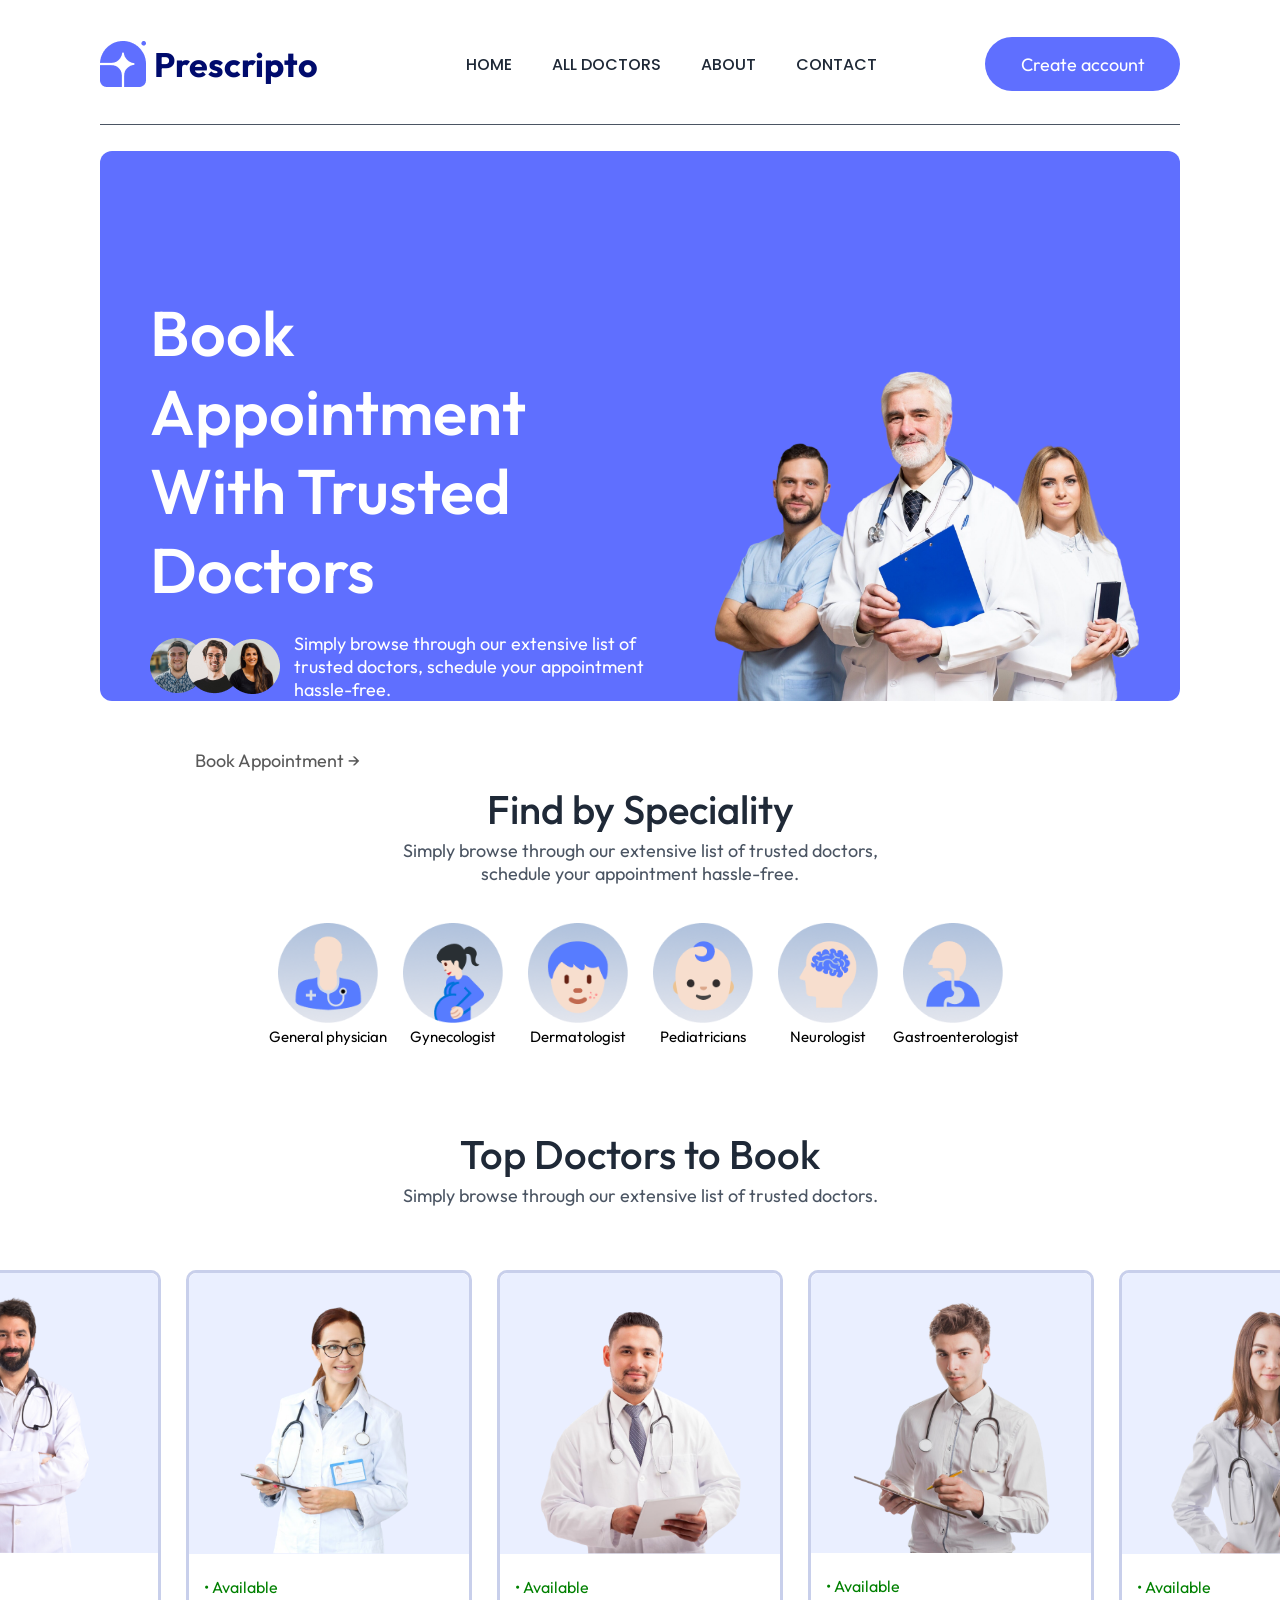
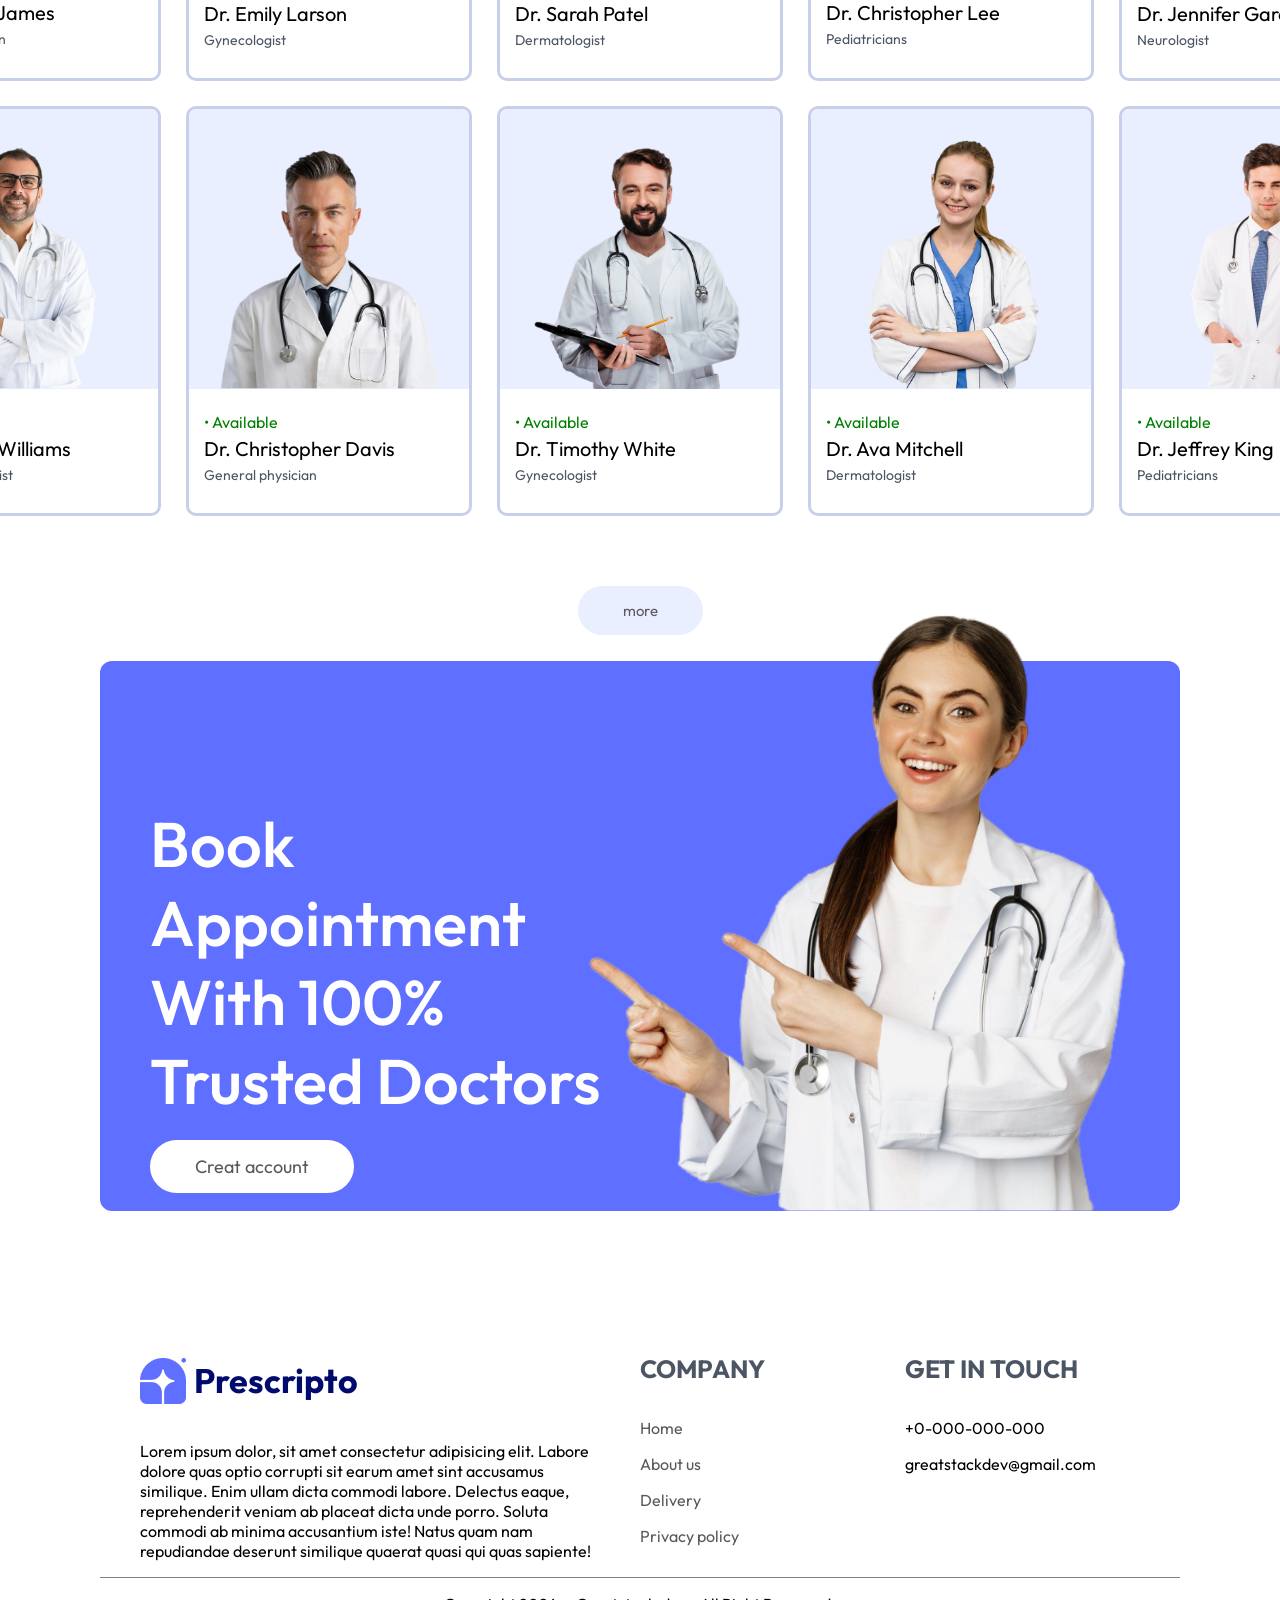
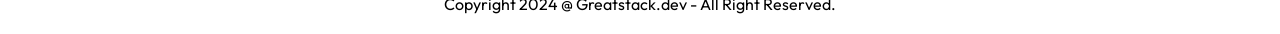
==== index.html @ bc201189 "Add files via upload" ====
<!DOCTYPE html>
<html lang="en">

<head>
    <!-- <script src="https://cdn.tailwindcss.com"></script> -->
    <link rel="stylesheet" href="/css/index.css">
    <link href="https://fonts.googleapis.com/css2?family=Outfit:wght@100..900&display=swap" rel="stylesheet">
    <link
        href="https://fonts.googleapis.com/css2?family=Poppins:ital,wght@0,100;0,200;0,300;0,400;0,500;0,600;0,700;0,800;0,900;1,100;1,200;1,300;1,400;1,500;1,600;1,700;1,800;1,900&display=swap"
        rel="stylesheet">
    <meta charset="UTF-8">
    <meta name="viewport" content="width=device-width, initial-scale=1.0">
    <title>Priscripto</title>
    <link rel="shortcut icon" href="./images/logo.png" type="image/x-icon">
</head>

<body>
    <!-- header  -->
    <header id="main-header">
        <div class="logo-container flex items-center">
            <img class="img-logo" src="./images/logo.png" alt="logo">
            <h1 id="logo-text">Prescripto</h1>
        </div>
        <nav>
            <ul class="navbar flex list-none uppercase gap-[12px]">
                <li><a href="#">home</a></li>
                <li><a href="#">all doctors</a></li>
                <li><a href="#">about</a></li>
                <li><a href="#">contact</a></li>
            </ul>
        </nav>
        <button class="create-acc-btn">Create account</button>
    </header>
    <!-- <div id="line"></div> -->
    <!-- main  -->
    <main>
        <!-- SECTION 1  -->
        <section id="section-1">
            <article>
                <div class="book-appointment ">
                    <div class="appointment-text ">

                        <h2 class="appointment-heading"> Book Appointment With Trusted Doctors</h2>
                        <div class="group-doc">
                            <img class="group-img" src="./images/group_profiles.png" alt="">
                            <p class="appointment-sub">Simply browse through our extensive list of trusted doctors,
                                schedule your appointment hassle-free.</p>
                        </div>
                        <button class="btn-book">Book Appointment &#8594;</button>
                    </div>
                    <div id="img-header">
                        <img src="./images/doc-header-img.png" alt="image of doctors">
                    </div>
                </div>
            </article>
        </section>

        <!-- SECTION 2  -->
        <section id="section-2">
            <article class="sp-article-1">
                <div class="find-container">
                    <h2 class="H">Find by Speciality</h2>
                    <p class="P">Simply browse through our extensive list of trusted doctors, schedule your appointment
                        hassle-free.</p>
                </div>
            </article>
            <div class="speciality-doctors">
                <figure class="sp-doctor">
                    <img src="images/General_physician.png" alt="">
                    <figcaption class="doctor-name">General physician</figcaption>
                </figure>
                <figure class="sp-doctor">
                    <img src="images/Gynecologist.png" alt="">
                    <figcaption class="doctor-name">Gynecologist</figcaption>
                </figure>
                <figure class="sp-doctor">
                    <img src="images/Dermatologist.png" alt="">
                    <figcaption class="doctor-name">Dermatologist</figcaption>
                </figure>
                <figure class="sp-doctor">
                    <img src="images/Pediatricians.png" alt="">
                    <figcaption class="doctor-name">Pediatricians</figcaption>
                </figure>
                <figure class="sp-doctor">
                    <img src="images/Neurologist.png" alt="">
                    <figcaption class="doctor-name">Neurologist</figcaption>
                </figure>
                <figure class="sp-doctor">
                    <img src="images/Gastroenterologist.png" alt="">
                    <figcaption class="doctor-name">Gastroenterologist</figcaption>
                </figure>
            </div>
        </section>



        <section id="section-3">
            <article class="sp-article-1">
                <div class="find-container">
                    <h2 class="H">Top Doctors to Book</h2>
                    <p class="P">Simply browse through our extensive list of trusted doctors.</p>
                </div>
            </article>
            <div class="top-dc">
                <div class="dc">
                    <img src="images/doc1.png" alt="">
                    <div class="dc-details">
                        <span class="avail">&bull; Available</span>
                        <p class="dc-name">Dr. Richard James</p>
                        <p class="dc-cat">General physician</p>
                    </div>
                </div>
                <div class="dc">
                    <img src="images/doc2.png" alt="">
                    <div class="dc-details">
                        <span class="avail">&bull; Available</span>
                        <p class="dc-name">Dr. Emily Larson</p>
                        <p class="dc-cat">Gynecologist</p>
                    </div>
                </div>
                <div class="dc">
                    <img src="images/doc3.png" alt="">
                    <div class="dc-details">
                        <span class="avail">&bull; Available</span>
                        <p class="dc-name">Dr. Sarah Patel</p>
                        <p class="dc-cat">Dermatologist</p>
                    </div>
                </div>
                <div class="dc">
                    <img src="images/doc4.png" alt="">
                    <div class="dc-details">
                        <span class="avail">&bull; Available</span>
                        <p class="dc-name">Dr. Christopher Lee</p>
                        <p class="dc-cat"> Pediatricians</p>
                    </div>
                </div>
                <div class="dc">
                    <img src="images/doc5.png" alt="">
                    <div class="dc-details">
                        <span class="avail">&bull; Available</span>
                        <p class="dc-name">Dr. Jennifer Garcia</p>
                        <p class="dc-cat">Neurologist</p>
                    </div>
                </div>
            </div>
            <div class="top-dc">
                <div class="dc">
                    <img src="images/doc6.png" alt="">
                    <div class="dc-details">
                        <span class="avail">&bull; Available</span>
                        <p class="dc-name">Dr. Andrew Williams</p>
                        <p class="dc-cat">Gastroenterologist</p>
                    </div>
                </div>
                <div class="dc">
                    <img src="images/doc7.png" alt="">
                    <div class="dc-details">
                        <span class="avail">&bull; Available</span>
                        <p class="dc-name">Dr. Christopher Davis</p>
                        <p class="dc-cat">General physician</p>
                    </div>
                </div>
                <div class="dc">
                    <img src="images/doc8.png" alt="">
                    <div class="dc-details">
                        <span class="avail">&bull; Available</span>
                        <p class="dc-name">Dr. Timothy White</p>
                        <p class="dc-cat">Gynecologist</p>
                    </div>
                </div>
                <div class="dc">
                    <img src="images/doc9.png" alt="">
                    <div class="dc-details">
                        <span class="avail">&bull; Available</span>
                        <p class="dc-name">Dr. Ava Mitchell</p>
                        <p class="dc-cat"> Dermatologist</p>
                    </div>
                </div>
                <div class="dc">
                    <img src="images/doc10.png" alt="">
                    <div class="dc-details">
                        <span class="avail">&bull; Available</span>
                        <p class="dc-name">Dr. Jeffrey King</p>
                        <p class="dc-cat">Pediatricians</p>
                    </div>
                </div>
            </div>
            <button class="btn-more" type="button"><a href="#"></a>more</button>
        </section>



        <section>
            <!-- book appointment  -->
            <div class="book-appointment ">
                <div class="appointment-text ">

                    <h2 class="appointment-heading"> Book Appointment With 100% Trusted Doctors</h2>
                    <button class="btn-book">Creat account</button>
                </div>
                <div id="img-header">
                    <img class="base-img" src="./images/appointment_img.png" alt="image of doctors">
                </div>
            </div>
        </section>
    </main>

    <!-- footer  -->
    <footer id="main-footer">
        <div class="footer">
            <div>
                <div class="logo-container flex items-center">
                    <img class="img-logo" src="./images/logo.png" alt="logo">
                    <h1 id="logo-text">Prescripto</h1>
                </div>
                <p>Lorem ipsum dolor, sit amet consectetur adipisicing elit. Labore dolore quas optio corrupti sit earum amet sint accusamus similique. Enim ullam dicta commodi labore. Delectus eaque, reprehenderit veniam ab placeat dicta unde porro. Soluta commodi ab minima accusantium iste! Natus quam nam repudiandae deserunt similique quaerat quasi qui quas sapiente!</p>
            </div>
            <div class="company">
                <div class="logo-container flex items-center">
                    <h1 class="footer-head">COMPANY</h1>
                </div>
                <p><a href="#">Home</a></p>
                <p><a href="#">About us</a></p>
                <p><a href="#">Delivery</a></p>
                <p><a href="#">Privacy policy</a></p>
            </div>
            <div>
                <div class="logo-container flex items-center">
                    <h1 class="footer-head">GET IN TOUCH</h1>
                </div>
                <p>+0-000-000-000</p>
                <p>greatstackdev@gmail.com</p>
            </div>
        </div>
        <div class="copy">

            <p>Copyright 2024 @ Greatstack.dev - All Right Reserved.</p>
        </div>

    </footer>

</body>

</html>
---- css/index.css ----
body {
    margin: 20px 100px;
} 


/* header-start  */
header {
    display: flex;
    justify-content: space-between;
    align-items: center;
    padding-bottom: 15px;
    border-bottom: 1px solid #4B5563;
}

.img-logo {
    width: 46px;
    height: 46px;
    margin-right: 8px;
}

#logo-text {
    font-size: 34px;
    font-family: outfit;
    color: #000B6D;
}

.logo-container {
    display: flex;
    align-items: center;
}

.navbar {
    display: flex;
    list-style: none;
    text-transform: uppercase;
    gap:40px;
}

.navbar li a {
    font-family: poppins;
    text-decoration: none;
    color: #1F2937;
    font-weight: 500;
}

.navbar li a:hover {
    text-decoration: underline #5F6FFF 2px;
    text-underline-offset: 8px;
}

.create-acc-btn {
    align-items: ceneter;
    font-size: 18px;
    font-family: outfit;
    width: 195px;
    height: 54px;
    border: none;
    border-radius: 47px;
    background-color: #5F6FFF;
    color: white;
    cursor: pointer;
}

.create-acc-btn:hover{
    background-color: white;
    color: #5F6FFF;
    border: 2px solid #5F6FFF;
} 

/* header close */


/* #line {
    width: 100%;
    height: 1px;
    background-color: #ADADAD;
} */


/* main start  */

/* first section  */
.book-appointment {
    margin-top: 26px;
    border: none;
    border-radius: 12px;
    height: 550px;
    background-color: #5F6FFF;
    display: flex;
    align-items: center;
    position: relative;
}

.appointment-text {
    width: 50%;
    height: 100%;
    padding-left: 50px;
    padding-top: 180px;

}

.appointment-heading {
    font-family: outfit;
    font-size: 63px;
    color: #ffffff;
    margin-bottom: 5px;
    font-weight:550;
}

.group-doc {
    display: flex;
    align-items: center;
}

.group-img {
    width: 130px;
    height: 56px;
    margin-right: 14px;
}


.appointment-sub {
    font-family: outfit;
    font-weight: 400;
    font-size: 18px;
    color: white;
}


.btn-book {
    margin-top: 15px;
    padding: 15px 45px;
    border: none;
    border-radius: 47px;
    font-family: outfit;
    font-size: 18px;
    font-weight: 400;
    color: #595959;
    background-color: white;
}

.btn-book:hover{
    background-color: rgba(255, 255, 255, 0.63);
    
}



#img-header {
    width: 50%;
    height: 100%;
    position: relative;
    bottom: 0;
    right: 0;
}

#img-header img {
    width:100%;
    position: absolute;
    bottom: 0;
    right: 0;
}

/* first sectione end  */


/* second section  */
#section-2{
    display: inline-block;
    justify-content: center;
    text-align: center;
    width: 100%;
}

.sp-article-1 {
    margin-top: 50px;
    display: inline-block;
    justify-content: center;
    align-items: center;
    margin-bottom: 20px;
}  


.H {
    font-family: outfit;
    font-size: 40px;
    font-weight: 500;
    color: #1F2937;
    margin-bottom: 4px;
    text-align: center;
}

.P {
    font-family: outfit;
    font-size: 18px;
    font-weight: 400;
    color: #4B5563;
    max-width: 500px;
    margin-top: 5px;
    text-align: center;
}


.speciality-doctors{
    display: grid;
    grid-template-columns: 1fr 1fr 1fr 1fr 1fr 1fr;
    justify-content: center;
    gap: 5px;
    max-width: 500px;
    margin: 0 auto;
    text-align: center;
}

.sp-doctor{
    width: 120px;
    margin: 0px ;
}
.sp-doctor img{
    width: 100px;
}

.doctor-name{
    font-family: outfit ;
    font-size: 15px;
}



#section-3{
    text-align: center;
}

.c{
    margin-top:0px;
}
.top-dc{
    display: flex;
    justify-content: center;
    text-align: center;
    gap: 25px;
    margin-top: 25px;
}


.dc{
    border: 3px solid #c8cfeb;
    border-radius: 10px;
    width: 300px;
}
.dc img{
    width: 280px;
    background-color: #EAEFFF;
    border-top-left-radius: 8px;
    border-top-right-radius: 8px;
}

.dc-details{
    padding:15px;
    text-align: start;
    font-size: 20px;
    font-family: outfit ;
}
.avail{
    color: green;
    font-size:16px;
}
.dc-name{
    margin-top: 3px;
    margin-bottom: 0;
}
.dc-cat{
    margin-top: 5px;
    font-size: 14px;
    color: #4B5563;
}

.btn-more{
    padding: 15px 45px;
    margin-top: 70px;
    border: none;
    border-radius: 25px;
    background-color: #EAEFFF;
    color: #635563;
    font-size: 15px;
    font-family: outfit;
    margin-bottom: 0px;
}

#img-header .base-img{
    height: 600px;
    width: auto;
    padding-right: 50px;
}


/* main close  */

/* footer  */


.footer{
    margin-top: 85px;
    display: grid;
    grid-template-columns: 2fr 1fr 1fr;
    gap: 30px;
    font-family: outfit;
    padding: 40px;
    padding-bottom: 0px;
    border-bottom:1px solid grey;

}
.footer-head{
    color: #4B5563;
    font-size: 25px;
}

.footer-head p{
    color: #4B5563;
}

.company a{
    text-decoration: none;
    color: #595959;
}

.copy{
    text-align: center;
    font-family: outfit;
}
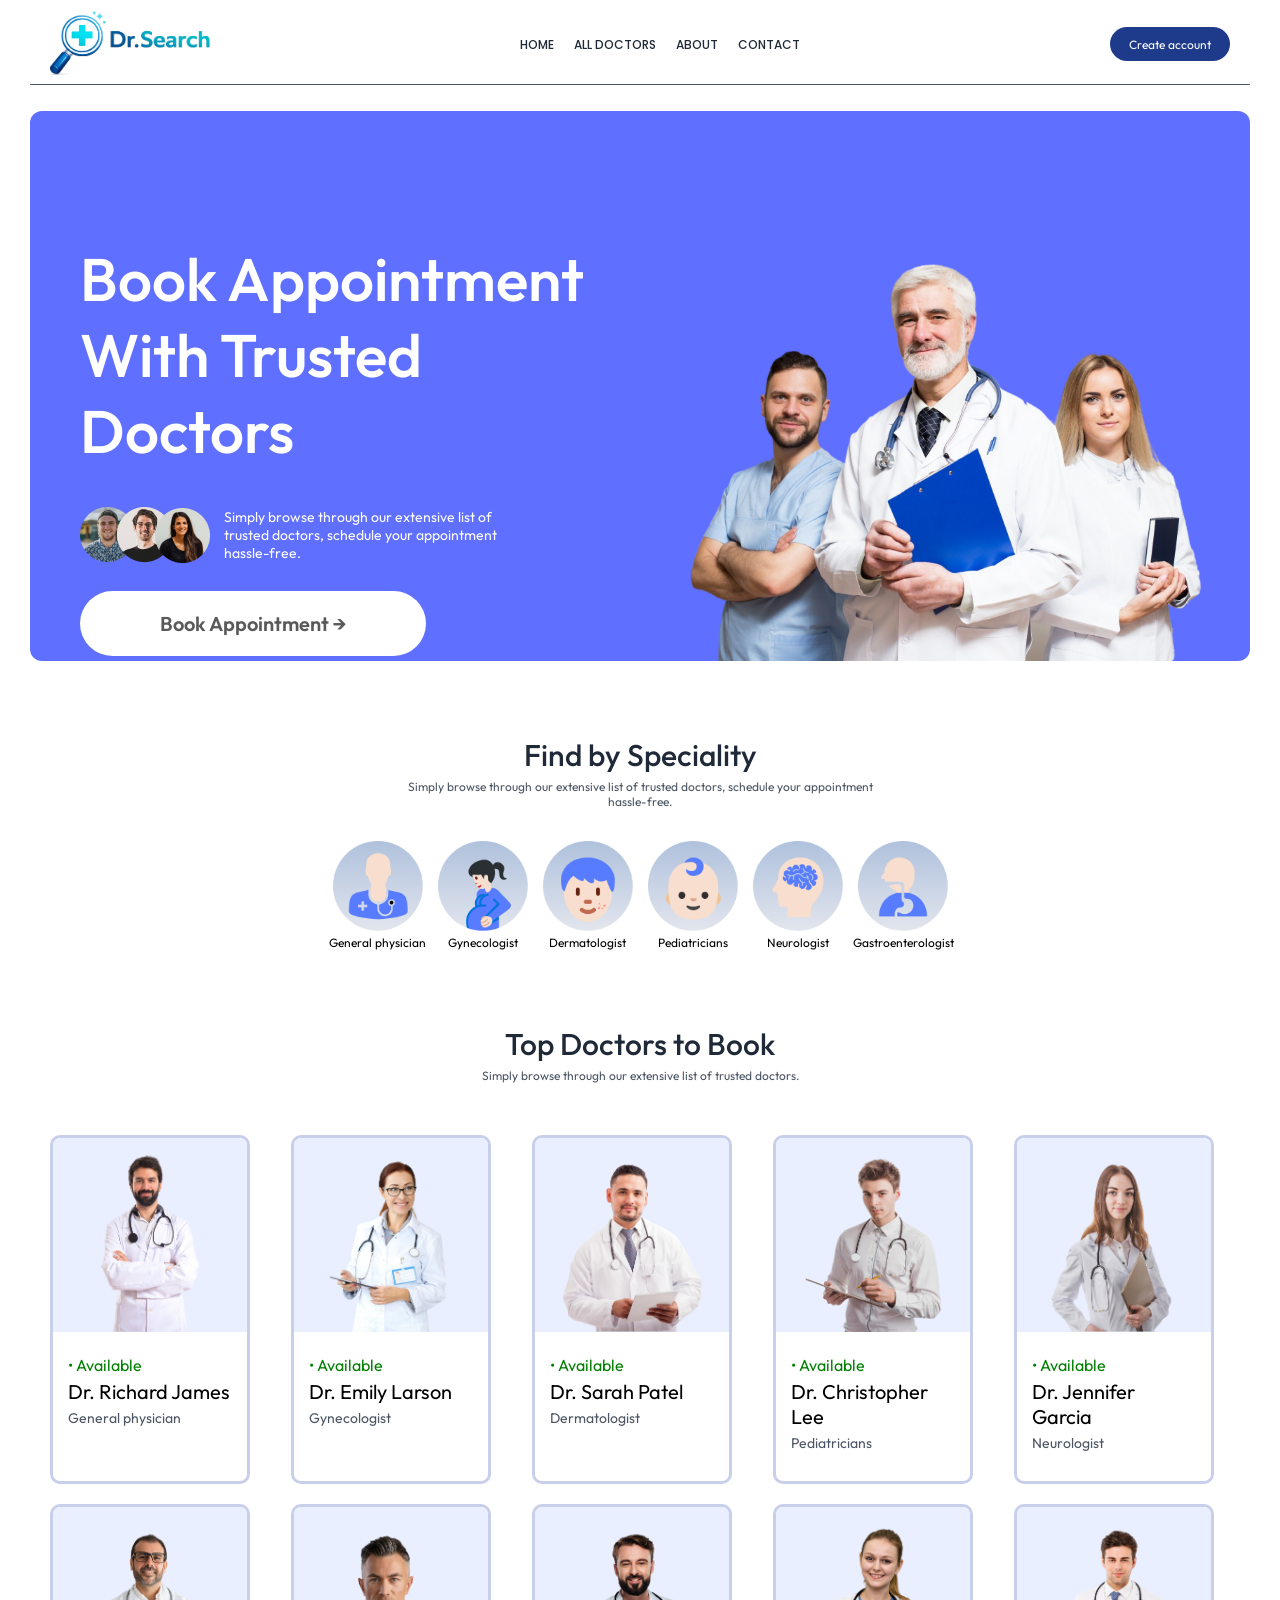
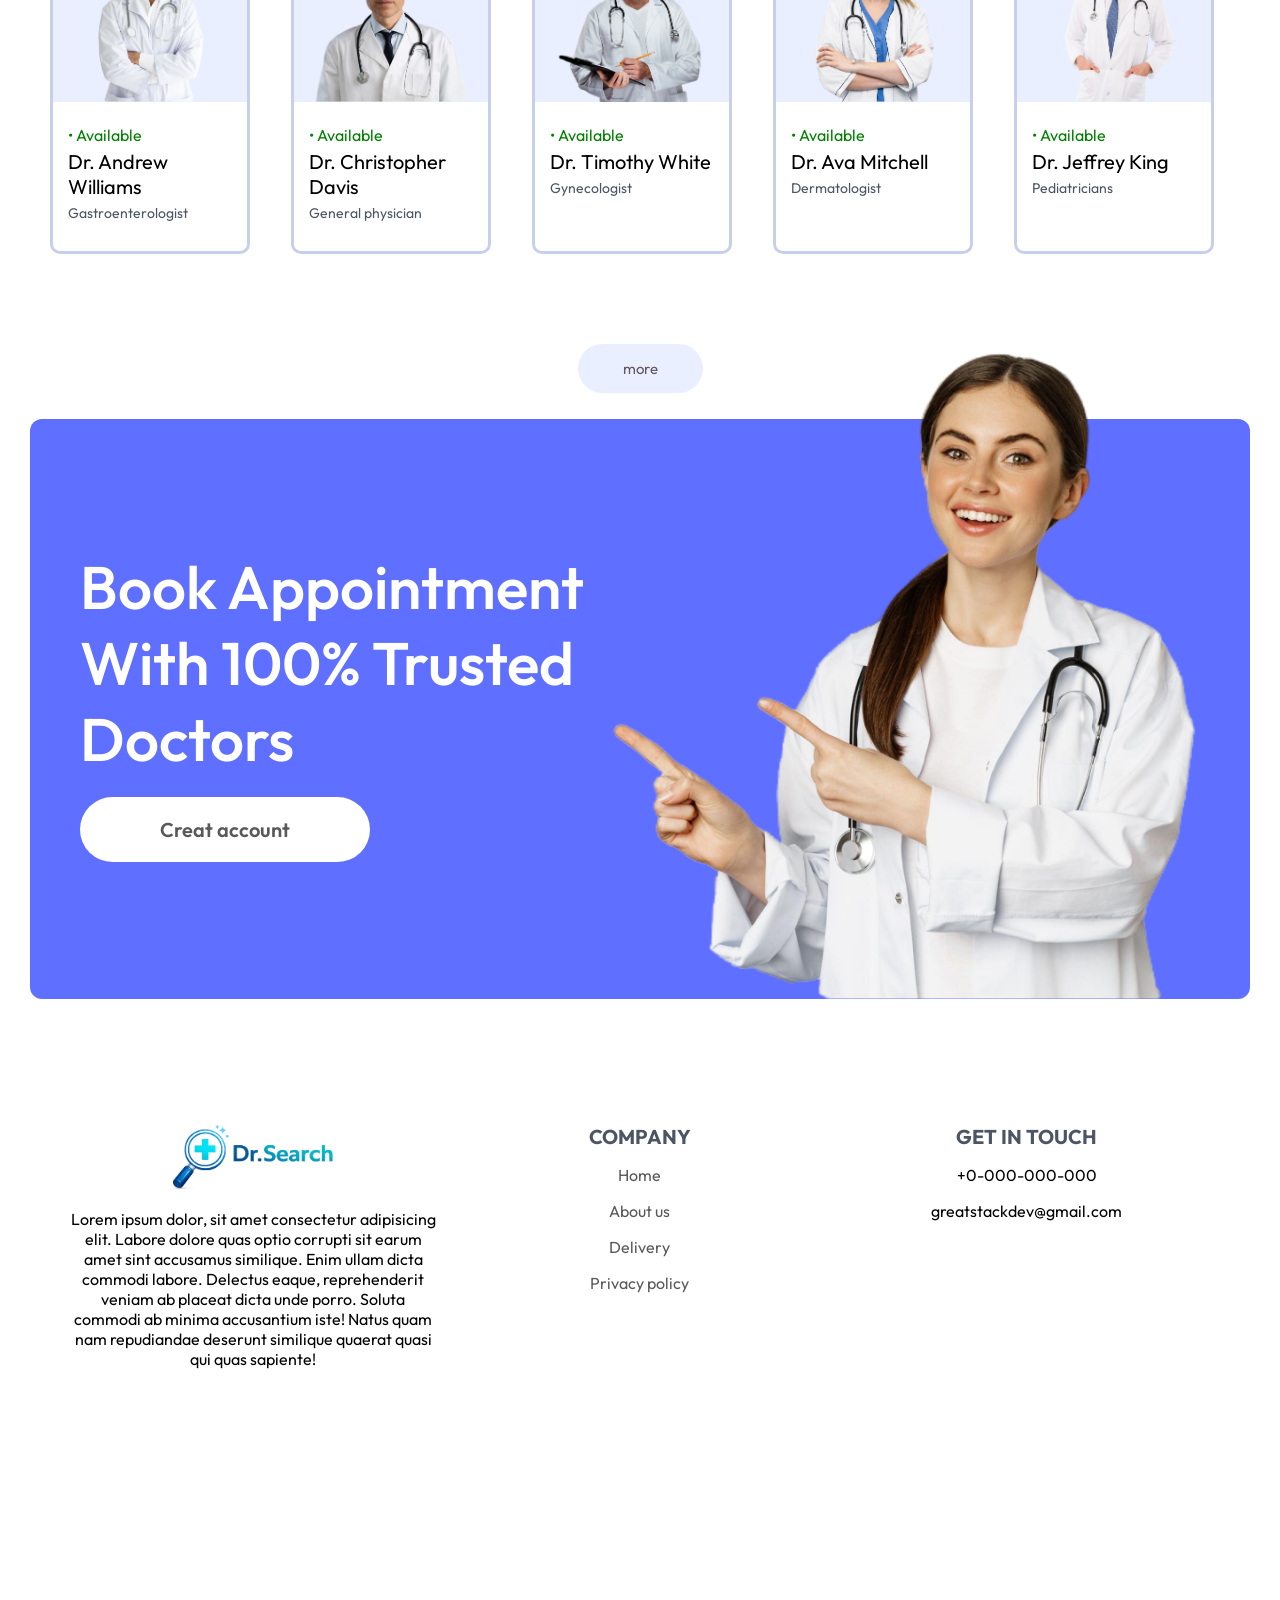
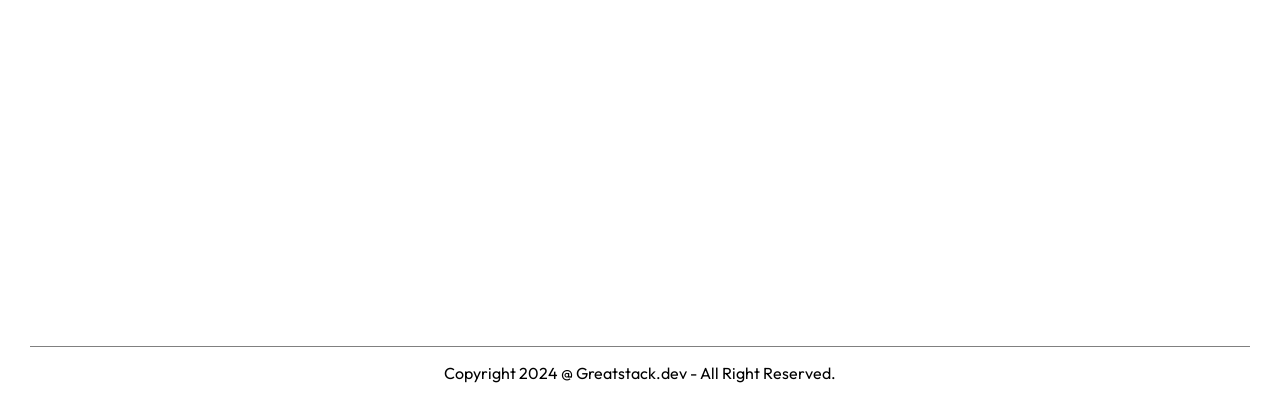
==== commit 6dfaf7ce: "Add files via upload" ====
--- a/index.html
+++ b/index.html
@@ -2,7 +2,6 @@
 <html lang="en">
 
 <head>
-    <!-- <script src="https://cdn.tailwindcss.com"></script> -->
     <link rel="stylesheet" href="/css/index.css">
     <link href="https://fonts.googleapis.com/css2?family=Outfit:wght@100..900&display=swap" rel="stylesheet">
     <link
@@ -10,29 +9,27 @@
         rel="stylesheet">
     <meta charset="UTF-8">
     <meta name="viewport" content="width=device-width, initial-scale=1.0">
-    <title>Priscripto</title>
+    <title>Dr.Search</title>
     <link rel="shortcut icon" href="./images/logo.png" type="image/x-icon">
 </head>
 
 <body>
     <!-- header  -->
     <header id="main-header">
-        <div class="logo-container flex items-center">
-            <img class="img-logo" src="./images/logo.png" alt="logo">
-            <h1 id="logo-text">Prescripto</h1>
+        <div class="logo-container">
+            <img class="img-logo" src="./images/dr.searchlogo.png" alt="logo">
         </div>
         <nav>
-            <ul class="navbar flex list-none uppercase gap-[12px]">
-                <li><a href="#">home</a></li>
-                <li><a href="#">all doctors</a></li>
+            <ul class="navbar">
+                <li><a href="./index.html">home</a></li>
+                <li><a href="./alldoctors.html">all doctors</a></li>
                 <li><a href="#">about</a></li>
                 <li><a href="#">contact</a></li>
             </ul>
         </nav>
         <button class="create-acc-btn">Create account</button>
     </header>
-    <!-- <div id="line"></div> -->
-    <!-- main  -->
+
     <main>
         <!-- SECTION 1  -->
         <section id="section-1">
@@ -46,7 +43,10 @@
                             <p class="appointment-sub">Simply browse through our extensive list of trusted doctors,
                                 schedule your appointment hassle-free.</p>
                         </div>
-                        <button class="btn-book">Book Appointment &#8594;</button>
+                        <div class="btndiv">
+                            <button class="btn-book">Book Appointment &#8594;</button>
+
+                        </div>
                     </div>
                     <div id="img-header">
                         <img src="./images/doc-header-img.png" alt="image of doctors">
@@ -93,7 +93,7 @@
         </section>
 
 
-
+        <!-- section-3  -->
         <section id="section-3">
             <article class="sp-article-1">
                 <div class="find-container">
@@ -192,8 +192,8 @@
 
         <section>
             <!-- book appointment  -->
-            <div class="book-appointment ">
-                <div class="appointment-text ">
+            <div class="book-appointment" id="book-appointment-base">
+                <div class="appointment-text">
 
                     <h2 class="appointment-heading"> Book Appointment With 100% Trusted Doctors</h2>
                     <button class="btn-book">Creat account</button>
@@ -209,11 +209,13 @@
     <footer id="main-footer">
         <div class="footer">
             <div>
-                <div class="logo-container flex items-center">
-                    <img class="img-logo" src="./images/logo.png" alt="logo">
-                    <h1 id="logo-text">Prescripto</h1>
-                </div>
-                <p>Lorem ipsum dolor, sit amet consectetur adipisicing elit. Labore dolore quas optio corrupti sit earum amet sint accusamus similique. Enim ullam dicta commodi labore. Delectus eaque, reprehenderit veniam ab placeat dicta unde porro. Soluta commodi ab minima accusantium iste! Natus quam nam repudiandae deserunt similique quaerat quasi qui quas sapiente!</p>
+                <div class="logo-container">
+                    <img class="img-logo" src="./images/dr.searchlogo.png" alt="logo">
+                </div>
+                <p>Lorem ipsum dolor, sit amet consectetur adipisicing elit. Labore dolore quas optio corrupti sit earum
+                    amet sint accusamus similique. Enim ullam dicta commodi labore. Delectus eaque, reprehenderit veniam
+                    ab placeat dicta unde porro. Soluta commodi ab minima accusantium iste! Natus quam nam repudiandae
+                    deserunt similique quaerat quasi qui quas sapiente!</p>
             </div>
             <div class="company">
                 <div class="logo-container flex items-center">
--- a/css/index.css
+++ b/css/index.css
@@ -1,45 +1,39 @@
 body {
-    margin: 20px 100px;
-} 
+    margin: 10px 20px;
+}
 
 
 /* header-start  */
 header {
     display: flex;
+    flex-direction: column;
     justify-content: space-between;
     align-items: center;
-    padding-bottom: 15px;
+    padding: 0px;
+    padding-bottom: 10px;
     border-bottom: 1px solid #4B5563;
+    text-align: center;
 }
 
 .img-logo {
-    width: 46px;
-    height: 46px;
-    margin-right: 8px;
-}
-
-#logo-text {
-    font-size: 34px;
-    font-family: outfit;
-    color: #000B6D;
-}
-
-.logo-container {
-    display: flex;
-    align-items: center;
-}
+    width: 160px;
+}
+
 
 .navbar {
     display: flex;
+    text-align: center;
     list-style: none;
     text-transform: uppercase;
-    gap:40px;
+    gap: 20px;
+    padding: 0px;
 }
 
 .navbar li a {
     font-family: poppins;
     text-decoration: none;
     color: #1F2937;
+    font-size: 12px;
     font-weight: 500;
 }
 
@@ -49,23 +43,22 @@
 }
 
 .create-acc-btn {
-    align-items: ceneter;
-    font-size: 18px;
-    font-family: outfit;
-    width: 195px;
-    height: 54px;
+    font-size: 12px;
+    font-family: outfit;
+    width: 120px;
+    height: 34px;
     border: none;
     border-radius: 47px;
-    background-color: #5F6FFF;
+    background-color: #1E3A8A;
     color: white;
     cursor: pointer;
 }
 
-.create-acc-btn:hover{
+.create-acc-btn:hover {
     background-color: white;
-    color: #5F6FFF;
-    border: 2px solid #5F6FFF;
-} 
+    color: #1E3A8A;
+    border: 2px solid #1E3A8A;
+}
 
 /* header close */
 
@@ -87,29 +80,32 @@
     height: 550px;
     background-color: #5F6FFF;
     display: flex;
+    flex-direction: column;
     align-items: center;
     position: relative;
 }
 
 .appointment-text {
-    width: 50%;
+    width: 80%;
     height: 100%;
-    padding-left: 50px;
-    padding-top: 180px;
+    padding-left: 0px;
+    padding-top: 0px;
 
 }
 
 .appointment-heading {
     font-family: outfit;
-    font-size: 63px;
+    font-size: 30px;
     color: #ffffff;
     margin-bottom: 5px;
-    font-weight:550;
+    font-weight: 550;
 }
 
 .group-doc {
     display: flex;
+    flex-direction: column;
     align-items: center;
+    margin-top: 25px;
 }
 
 .group-img {
@@ -122,32 +118,35 @@
 .appointment-sub {
     font-family: outfit;
     font-weight: 400;
-    font-size: 18px;
+    font-size: 14px;
     color: white;
 }
 
+.btndiv{
+    text-align: center;
+}
 
 .btn-book {
     margin-top: 15px;
-    padding: 15px 45px;
+    padding: 10px 40px;
     border: none;
-    border-radius: 47px;
-    font-family: outfit;
-    font-size: 18px;
-    font-weight: 400;
+    border-radius: 35px;
+    font-family: outfit;
+    font-size: 14px;
+    font-weight: 600;
     color: #595959;
     background-color: white;
 }
 
-.btn-book:hover{
+.btn-book:hover {
     background-color: rgba(255, 255, 255, 0.63);
-    
+
 }
 
 
 
 #img-header {
-    width: 50%;
+    width: 85%;
     height: 100%;
     position: relative;
     bottom: 0;
@@ -155,7 +154,7 @@
 }
 
 #img-header img {
-    width:100%;
+    width: 100%;
     position: absolute;
     bottom: 0;
     right: 0;
@@ -165,7 +164,7 @@
 
 
 /* second section  */
-#section-2{
+#section-2 {
     display: inline-block;
     justify-content: center;
     text-align: center;
@@ -178,12 +177,12 @@
     justify-content: center;
     align-items: center;
     margin-bottom: 20px;
-}  
+}
 
 
 .H {
     font-family: outfit;
-    font-size: 40px;
+    font-size: 20px;
     font-weight: 500;
     color: #1F2937;
     margin-bottom: 4px;
@@ -192,7 +191,7 @@
 
 .P {
     font-family: outfit;
-    font-size: 18px;
+    font-size: 12px;
     font-weight: 400;
     color: #4B5563;
     max-width: 500px;
@@ -201,7 +200,7 @@
 }
 
 
-.speciality-doctors{
+.speciality-doctors {
     display: grid;
     grid-template-columns: 1fr 1fr 1fr 1fr 1fr 1fr;
     justify-content: center;
@@ -211,30 +210,33 @@
     text-align: center;
 }
 
-.sp-doctor{
-    width: 120px;
-    margin: 0px ;
-}
-.sp-doctor img{
-    width: 100px;
-}
-
-.doctor-name{
-    font-family: outfit ;
-    font-size: 15px;
-}
-
-
-
-#section-3{
-    text-align: center;
-}
-
-.c{
-    margin-top:0px;
-}
-.top-dc{
-    display: flex;
+.sp-doctor {
+    width: 60px;
+    margin: 0px;
+}
+
+.sp-doctor img {
+    width: 50px;
+}
+
+.doctor-name {
+    font-family: outfit;
+    font-size: 8px;
+}
+
+
+
+#section-3 {
+    text-align: center;
+}
+
+.c {
+    margin-top: 0px;
+}
+
+.top-dc {
+    display: grid;
+    grid-template-rows: 1fr;
     justify-content: center;
     text-align: center;
     gap: 25px;
@@ -242,39 +244,43 @@
 }
 
 
-.dc{
+.dc {
     border: 3px solid #c8cfeb;
     border-radius: 10px;
-    width: 300px;
-}
-.dc img{
-    width: 280px;
+    width: 100%;
+}
+
+.dc img {
+    width: 380px;
     background-color: #EAEFFF;
     border-top-left-radius: 8px;
     border-top-right-radius: 8px;
 }
 
-.dc-details{
-    padding:15px;
+.dc-details {
+    padding: 15px;
     text-align: start;
     font-size: 20px;
-    font-family: outfit ;
-}
-.avail{
+    font-family: outfit;
+}
+
+.avail {
     color: green;
-    font-size:16px;
-}
-.dc-name{
+    font-size: 16px;
+}
+
+.dc-name {
     margin-top: 3px;
     margin-bottom: 0;
 }
-.dc-cat{
+
+.dc-cat {
     margin-top: 5px;
     font-size: 14px;
     color: #4B5563;
 }
 
-.btn-more{
+.btn-more {
     padding: 15px 45px;
     margin-top: 70px;
     border: none;
@@ -286,7 +292,15 @@
     margin-bottom: 0px;
 }
 
-#img-header .base-img{
+
+/* section-4  */
+#book-appointment-base{
+    height: 250px;
+    margin-bottom: 20px;
+}
+
+#img-header .base-img {
+    display: none;
     height: 600px;
     width: auto;
     padding-right: 50px;
@@ -298,32 +312,171 @@
 /* footer  */
 
 
-.footer{
+.footer {
     margin-top: 85px;
     display: grid;
-    grid-template-columns: 2fr 1fr 1fr;
-    gap: 30px;
+    grid-template-rows: 1fr 1fr 1fr;
+    gap: 10px;
     font-family: outfit;
     padding: 40px;
     padding-bottom: 0px;
-    border-bottom:1px solid grey;
-
-}
-.footer-head{
+    border-bottom: 1px solid grey;
+    height: auto;
+}
+
+.footer-head {
     color: #4B5563;
-    font-size: 25px;
-}
-
-.footer-head p{
+    font-size: 20px;
+    margin-top: 0;
+}
+
+.footer-head p {
     color: #4B5563;
-}
-
-.company a{
+    font-size: 8px;
+    margin-bottom: 0px;
+}
+
+.company a {
     text-decoration: none;
     color: #595959;
 }
 
-.copy{
-    text-align: center;
-    font-family: outfit;
+.copy {
+    text-align: center;
+    font-family: outfit;
+}
+
+
+
+
+
+/* media query  */
+
+@media (min-width:640px){
+    body{
+        margin: 5px 30px;
+    }
+
+    /* header  */
+    header{
+       flex-direction: row;
+       padding: 5px 20px; 
+    }
+
+    /* main  */
+    .book-appointment{
+        flex-direction: column;
+    }
+
+    .appointment-text{
+        padding-top: 0;
+        padding-left: 0;
+    }
+
+    #img-header{
+        width: 60%;
+    }
+
+    /* section 2  */
+    .H{
+        font-size: 23px;
+    }
+
+    .sp-doctor{
+        width: 100px;
+    }
+    .sp-doctor img{
+        width: 90px;
+    }
+
+    .doctor-name{
+        font-size: 12px;
+    }
+
+    /* section-3  */
+    .top-dc{
+        grid-template-columns: 1fr 1fr;
+        margin: 20px;
+    }
+    .dc{
+        width: 90%;
+    }
+
+    .dc img{
+        width: 100%;
+    }
+}
+
+@media (min-width:768px) {
+    .book-appointment{
+        flex-direction: row;
+    }
+
+    .appointment-text{
+        padding-left: 50px;
+        padding-top: 200px;
+        padding-bottom: 40px;
+    }
+
+    .appointment-heading{
+        font-size: 60px;
+    }
+
+    .group-doc{
+        flex-direction: row;
+    }
+
+    .appointment-sub{
+        width: 50%;
+    }
+
+    .btndiv{
+        text-align: start;
+    }
+
+    .btn-book{
+        padding: 20px 80px;
+        border-radius: 45px;
+        font-size: 20px;
+        
+    }
+
+    #img-header{
+        width: 90%;
+    }
+
+    /* section 2  */
+    .H{
+        font-size: 30px;
+    }
+    .p{
+        font-size: 18px;
+    }
+
+    /* section-3  */
+   .top-dc{
+    grid-template-columns: 1fr 1fr 1fr 1fr 1fr ;
+   }
+
+   /* section-4  */
+   #book-appointment-base{
+    height: 580px;
+   }
+   #img-header .base-img{
+    display: block;
+    height: 650px;
+    padding-bottom: 0px;
+    margin-bottom: 0px;
+   }
+
+   /* footer  */
+   .footer{
+    grid-template-columns: 1fr 1fr 1fr;
+    gap: 20px;
+    text-align: center;
+    margin-bottom: 0px;
+   }
+   .copy{
+    margin-top: 0px;
+   }
 }
